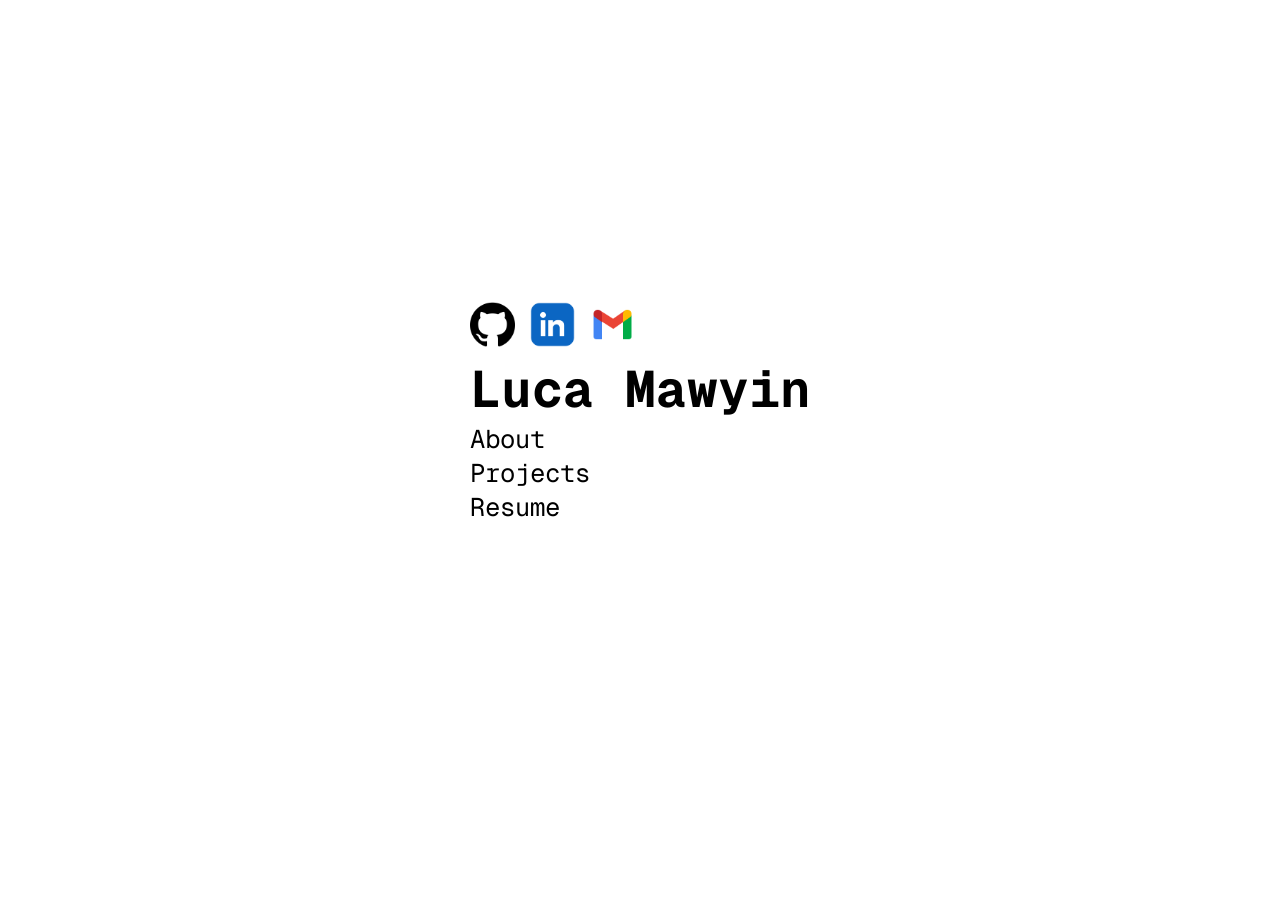
==== index.html @ 0da34ce2 "Started over and made website modern" ====
<!doctype html>

<html>

<head>
    <meta charset="utf-8">
    <title>Luca Mawyin</title>
    <link rel="stylesheet" href="css/global.css">
</head>
    
<body id="main">

    <div id="info">

        <footer id="main-foot" class="fade-in">
            <a href="https://github.com/LucaMawyin" target="_blank"><img src="images/github.png" alt="GitHub"></a>
            <a href="https://www.linkedin.com/in/lucamawyin/" target="_blank"><img src="images/linkedin.png" alt="LinkedIn"></a>
            <a href="mailto:lucamawyin@gmail.com"><img src="images/gmail.png" alt="Gmail"></a>
        </footer>

        <h1 class="fade-in" id="title">Luca Mawyin</h1>

        <nav id="main-nav">
            <a href="about.html" class="hidden-link">About</a>
            <a href="projects.html" class="hidden-link">Projects</a>
            <a href="resume.pdf" target="_blank" class="hidden-link">Resume</a>
        </nav>

        <script src="script.js"></script>
    </div>
    
    

</body>

</html>
---- css/global.css ----
@import url('https://fonts.googleapis.com/css2?family=Geist+Mono:wght@100..900&display=swap');

body{
    font-family: "Geist Mono", Helvetica, sans-serif;
}

body a{
    text-decoration: none;
}

#main{
    display: flex;
    flex-direction: column;
    justify-content: center;
    align-items: center;
    height: 90vh;
    font-size: clamp(1rem, 2vw, 2rem);
}

#title{
    margin-top: 1vh;
    margin-bottom: 0;
}

#main-nav{
    display: flex;
    flex-direction: column;
    width:max-content;
}

#main-nav a {
    color: black;
    opacity: 0;
    position: relative;
}

#main-nav a::after {
    content: "";
    position: absolute;
    left: 0;
    bottom: -1%;
    width: 100%;
    height: 5%;
    background-color: black;
    transform: scaleX(0);
    transform-origin: left;
    transition: transform 0.3s ease-in-out;
}

#main-nav a:hover::after {
    transform: scaleX(1);
}

.fade-in{
    animation: fadeIn 1s ease-in;
}

@keyframes fadeIn {
    0% {
        opacity: 0;
    }
    100% {
        opacity: 1;
    }
}

.hidden-link {
    opacity: 0;
    animation: moveUp 1.25s ease-in forwards 1.25s;
}

@keyframes moveUp {
    0% {
        transform: translateY(5vh);
        opacity: 0;
    }
    100% {
        transform: translateY(0);
        opacity: 1;
    }
}

#main-foot{
    opacity: 0;
    animation: fadeIn 1s ease-in forwards;
    animation-delay: 2s;
    height:5vh;
}

#main-foot img{
    height: 100%;
    object-fit: contain;
}
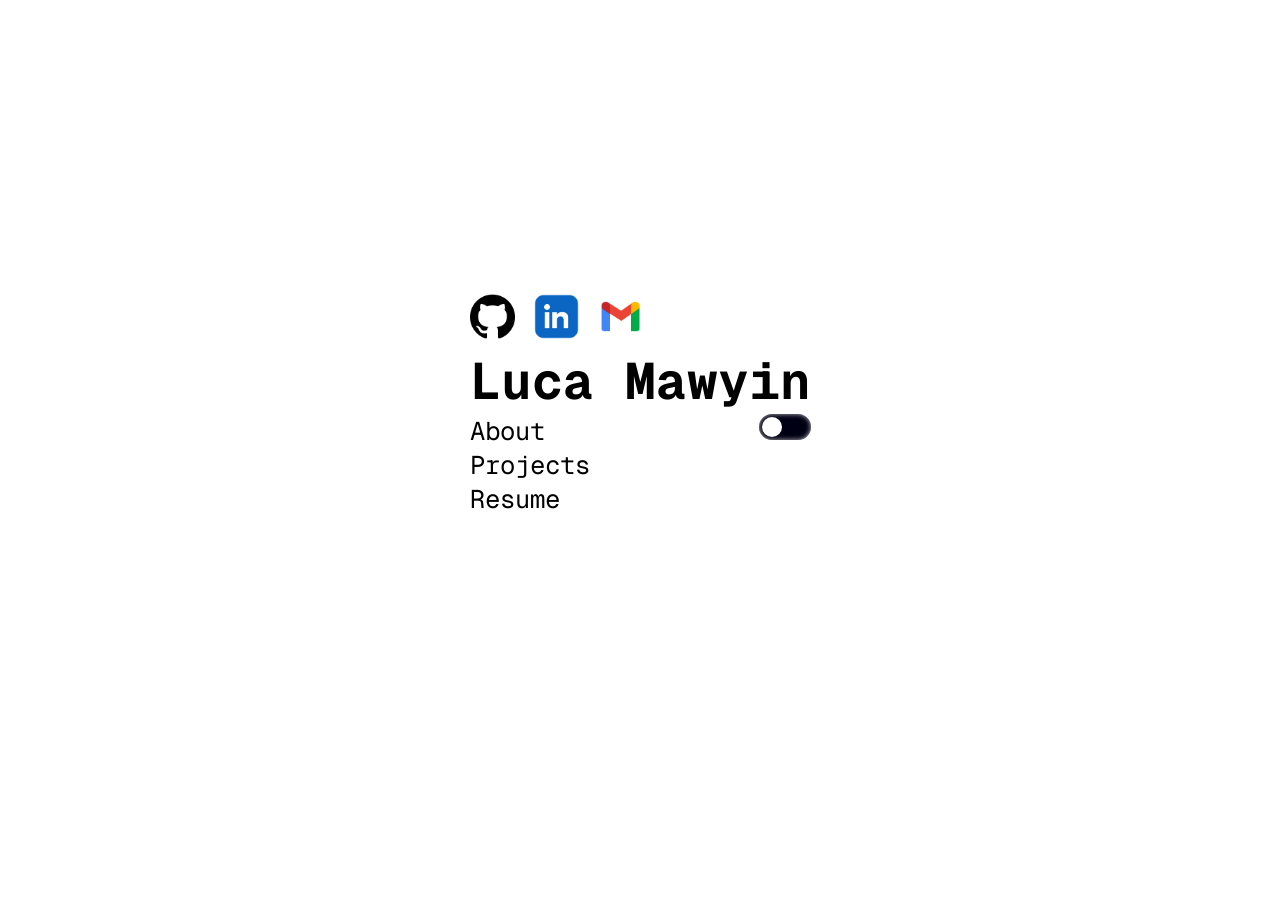
==== commit 1e33d469: "Added dark mode toggle" ====
--- a/index.html
+++ b/index.html
@@ -8,23 +8,31 @@
     <link rel="stylesheet" href="css/global.css">
 </head>
     
-<body id="main">
+<body id="main" class="light-mode">
 
     <div id="info">
 
         <footer id="main-foot" class="fade-in">
-            <a href="https://github.com/LucaMawyin" target="_blank"><img src="images/github.png" alt="GitHub"></a>
+            <a href="https://github.com/LucaMawyin" target="_blank"><img id="github-img" src="images/github-dark.png" alt="GitHub"></a>
             <a href="https://www.linkedin.com/in/lucamawyin/" target="_blank"><img src="images/linkedin.png" alt="LinkedIn"></a>
             <a href="mailto:lucamawyin@gmail.com"><img src="images/gmail.png" alt="Gmail"></a>
         </footer>
 
         <h1 class="fade-in" id="title">Luca Mawyin</h1>
 
-        <nav id="main-nav">
-            <a href="about.html" class="hidden-link">About</a>
-            <a href="projects.html" class="hidden-link">Projects</a>
-            <a href="resume.pdf" target="_blank" class="hidden-link">Resume</a>
-        </nav>
+        <div class="main-sub">
+            <nav id="main-nav">
+                <a href="about.html" class="hidden-link">About</a>
+                <a href="projects.html" class="hidden-link">Projects</a>
+                <a href="resume.pdf" class="hidden-link" target="_blank">Resume</a>
+            </nav>
+
+            <div class="switch-container" id="main-foot">
+                <input type="checkbox" id="check" class="toggle">
+                <label for="check"></label>
+            </div>
+
+        </div>
 
         <script src="script.js"></script>
     </div>
--- a/css/global.css
+++ b/css/global.css
@@ -1,8 +1,20 @@
 
 @import url('https://fonts.googleapis.com/css2?family=Geist+Mono:wght@100..900&display=swap');
+
+:root{
+    --transition-time: 0.3s;
+    --underline:black;
+}
 
 body{
     font-family: "Geist Mono", Helvetica, sans-serif;
+    height:100%;
+    margin:0;
+    padding:0;
+}
+
+html{
+    height:100%;
 }
 
 body a{
@@ -30,7 +42,6 @@
 }
 
 #main-nav a {
-    color: black;
     opacity: 0;
     position: relative;
 }
@@ -42,7 +53,7 @@
     bottom: -1%;
     width: 100%;
     height: 5%;
-    background-color: black;
+    background-color: var(--underline);
     transform: scaleX(0);
     transform-origin: left;
     transition: transform 0.3s ease-in-out;
@@ -84,8 +95,14 @@
 #main-foot{
     opacity: 0;
     animation: fadeIn 1s ease-in forwards;
-    animation-delay: 2s;
-    height:5vh;
+    animation-delay: 3s;
+    height:clamp(3vh, 5vw, 5vh);
+
+    position: relative;
+    display: flex;
+    justify-content: left;
+    flex-shrink: 0;
+    gap:1.5vw;
 }
 
 #main-foot img{
@@ -93,3 +110,120 @@
     object-fit: contain;
 }
 
+#github-img{
+    transition: opacity var(--transition-time) ease;
+}
+
+.content{
+    display: flex;
+    flex-direction: column;
+    justify-content: center;
+    align-items: center;
+    font-size: clamp(1rem, 2vw, 2rem);
+    height: 50vh;
+}
+
+.nav-bar{
+    max-width: fit-content;
+    display: flex;
+    flex-direction: column;
+}
+
+.nav-bar a{
+    text-decoration: none;
+    padding-top: 2vh;
+    padding-left: 2vw;
+    transition: ease-in 0.2s;
+}
+
+.nav-bar a:hover{
+    font-weight:600;
+    font-size:x-large;
+}
+
+.light-mode{
+    background-color: white;
+    color: black;
+    transition: ease var(--transition-time);
+}
+
+.light-mode a{
+    color: black;
+
+    transition: ease var(--transition-time);
+}
+
+.dark-mode{
+    background-color: black;
+    color: white;
+    --underline:white;
+
+    transition: ease var(--transition-time);
+}
+
+.dark-mode a{
+    color: white;
+
+    transition: ease var(--transition-time);
+}
+
+.main-sub{
+    display: flex;
+    justify-content: space-between;
+}
+
+input[type="checkbox"].toggle{
+    position: absolute;
+    opacity: 0;
+    left: -9000px;
+    top: -9000px;
+}
+
+input[type="checkbox"].toggle + label{
+    position: relative;
+    display: flex;
+    cursor: pointer;
+}
+
+input[type="checkbox"].toggle + label::before{
+    content: "";
+    width:2em;
+    height:1em;
+    background-color: rgb(0, 0, 20);
+    box-shadow: inset 0 0 5px rgba(255, 255, 255, 0.75);
+    border-radius: 1em;
+
+    transition: ease 0.2s;
+}
+
+input[type="checkbox"].toggle + label::after {
+    position: absolute;
+    top:0.1em;
+    left: 0.1em;
+    content: "";
+    width: 0.8em;
+    height: 0.8em;
+    align-items: center;
+    background: white;
+    border-radius: 1em;
+
+    transition: ease 0.2s;
+}
+
+input[type="checkbox"].toggle:checked + label::after {
+    transform: translateX(1em);
+    background-color: rgb(0, 0, 20);
+
+    transition: ease 0.2s;
+}
+
+input[type="checkbox"].toggle:checked + label::before{
+    background-color: white;
+    box-shadow: inset 0 0 5px rgba(0, 0, 0, 0.75);
+
+    transition: ease 0.2s;
+}
+
+.switch-container{
+    margin-left: auto;
+}
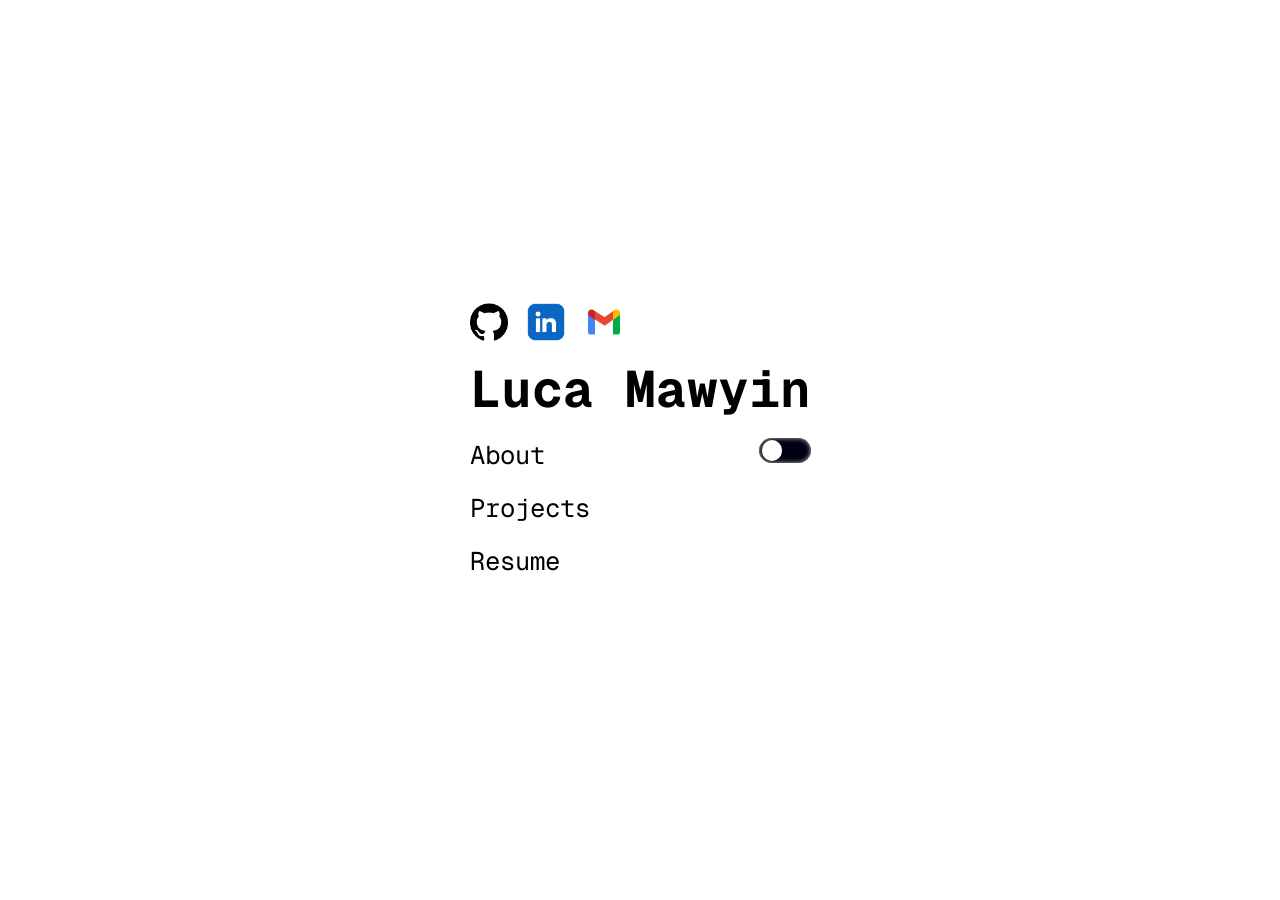
==== commit 4c9221bf: "Updated website" ====
--- a/index.html
+++ b/index.html
@@ -3,14 +3,14 @@
 <html>
 
 <head>
-    <meta charset="utf-8">
+    <meta charset="utf-8" name="viewport" content="width=device-width">
     <title>Luca Mawyin</title>
     <link rel="stylesheet" href="css/global.css">
 </head>
     
 <body id="main" class="light-mode">
 
-    <div id="info">
+    <div>
 
         <footer id="main-foot" class="fade-in">
             <a href="https://github.com/LucaMawyin" target="_blank"><img id="github-img" src="images/github-dark.png" alt="GitHub"></a>
@@ -27,7 +27,7 @@
                 <a href="resume.pdf" class="hidden-link" target="_blank">Resume</a>
             </nav>
 
-            <div class="switch-container" id="main-foot">
+            <div class="switch-container" id="theme-toggle">
                 <input type="checkbox" id="check" class="toggle">
                 <label for="check"></label>
             </div>
@@ -37,8 +37,6 @@
         <script src="script.js"></script>
     </div>
     
-    
-
 </body>
 
 </html>
--- a/css/global.css
+++ b/css/global.css
@@ -1,20 +1,27 @@
 
 @import url('https://fonts.googleapis.com/css2?family=Geist+Mono:wght@100..900&display=swap');
+@import url("tile.css");
+
 
 :root{
     --transition-time: 0.3s;
     --underline:black;
+    --shadow-color: 0;
+    --opposite-color: 255;
+}
+
+html,body{
+    position: absolute;
+    width: 100%;
+    height: 100%;
+    padding: 0;
+    margin: 0;
+    flex-shrink: 0;
 }
 
 body{
     font-family: "Geist Mono", Helvetica, sans-serif;
-    height:100%;
-    margin:0;
-    padding:0;
-}
-
-html{
-    height:100%;
+    user-select: none;
 }
 
 body a{
@@ -26,13 +33,13 @@
     flex-direction: column;
     justify-content: center;
     align-items: center;
-    height: 90vh;
     font-size: clamp(1rem, 2vw, 2rem);
 }
 
 #title{
-    margin-top: 1vh;
-    margin-bottom: 0;
+    margin-top: 0.3em;
+    margin-bottom: 0.3em;
+    cursor:default;
 }
 
 #main-nav{
@@ -70,15 +77,18 @@
 @keyframes fadeIn {
     0% {
         opacity: 0;
+        visibility: hidden;
     }
     100% {
         opacity: 1;
+        visibility: visible;
     }
 }
 
 .hidden-link {
     opacity: 0;
-    animation: moveUp 1.25s ease-in forwards 1.25s;
+    animation: moveUp 1s ease-in forwards 1s;
+    margin-bottom: 0.75em;
 }
 
 @keyframes moveUp {
@@ -92,11 +102,48 @@
     }
 }
 
+@keyframes moveDown{
+    0%{
+        transform: translateY(-5vh);
+        opacity: 0;
+    }
+    100%{
+        transform: translateY(0);
+        opacity: 1;
+    }
+}
+
+@keyframes moveUpClose{
+    0% {
+        transform: translateY(0);
+        opacity: 1;
+        visibility: visible !important;
+    }
+    100% {
+        transform: translateY(-10px);
+        opacity: 0;
+        visibility: hidden !important;
+    }
+}
+
+@keyframes inFromLeft {
+    0%{
+        transform: translateX(-7.5vw);
+        opacity: 0;
+    }
+    100%{
+        transform: translateX(0);
+        opacity: 1;
+    }
+}
+
 #main-foot{
+    visibility: hidden;
     opacity: 0;
     animation: fadeIn 1s ease-in forwards;
-    animation-delay: 3s;
-    height:clamp(3vh, 5vw, 5vh);
+    animation-delay: 2.5s;
+
+    height:1.5em;
 
     position: relative;
     display: flex;
@@ -105,65 +152,84 @@
     gap:1.5vw;
 }
 
+#theme-toggle{
+    animation: inFromLeft 1.25s ease-in forwards !important;
+}
+
 #main-foot img{
     height: 100%;
     object-fit: contain;
+    transition: ease var(--transition-time);
+}
+
+#main-foot img:hover{
+    transform: scale(1.15);
 }
 
 #github-img{
     transition: opacity var(--transition-time) ease;
 }
 
-.content{
-    display: flex;
-    flex-direction: column;
-    justify-content: center;
-    align-items: center;
-    font-size: clamp(1rem, 2vw, 2rem);
-    height: 50vh;
-}
-
 .nav-bar{
-    max-width: fit-content;
-    display: flex;
-    flex-direction: column;
+
+    overflow: hidden;
+    position: absolute;
+    display: flex;
+    align-items: center;
+
+    top: 1vh;
+    left: 1.5vw;
+}
+
+.nav-bar div{
+    display: flex;
+    align-items: center;
+
+    height: 2em;
+    padding: 0.25em;
 }
 
 .nav-bar a{
     text-decoration: none;
-    padding-top: 2vh;
-    padding-left: 2vw;
-    transition: ease-in 0.2s;
+    transition: ease-in 0.1s;
+    object-fit: contain;
 }
 
 .nav-bar a:hover{
     font-weight:600;
-    font-size:x-large;
+    font-size: 1.3em;
+}
+
+.nav-bar p:hover{
+    cursor: default;
 }
 
 .light-mode{
     background-color: white;
     color: black;
+    --underline:black;
+    --shadow-color: 0;
+    --opposite-color: 255;
     transition: ease var(--transition-time);
 }
 
 .light-mode a{
     color: black;
-
-    transition: ease var(--transition-time);
+    transition: ease var(--transition-time);
+
 }
 
 .dark-mode{
     background-color: black;
     color: white;
     --underline:white;
-
+    --shadow-color: 255;
+    --opposite-color: 0;
     transition: ease var(--transition-time);
 }
 
 .dark-mode a{
     color: white;
-
     transition: ease var(--transition-time);
 }
 
@@ -193,7 +259,7 @@
     box-shadow: inset 0 0 5px rgba(255, 255, 255, 0.75);
     border-radius: 1em;
 
-    transition: ease 0.2s;
+    transition: ease var(--transition-time);
 }
 
 input[type="checkbox"].toggle + label::after {
@@ -205,25 +271,309 @@
     height: 0.8em;
     align-items: center;
     background: white;
-    border-radius: 1em;
-
-    transition: ease 0.2s;
+    border-radius: 0.8em;
+
+    transition: ease var(--transition-time);
 }
 
 input[type="checkbox"].toggle:checked + label::after {
     transform: translateX(1em);
     background-color: rgb(0, 0, 20);
 
-    transition: ease 0.2s;
+    transition: ease var(--transition-time);
 }
 
 input[type="checkbox"].toggle:checked + label::before{
     background-color: white;
     box-shadow: inset 0 0 5px rgba(0, 0, 0, 0.75);
 
-    transition: ease 0.2s;
+    transition: ease var(--transition-time);
 }
 
 .switch-container{
     margin-left: auto;
 }
+
+#content-foot{
+    height:1.5em;
+
+    position: relative;
+    top:0;
+    left:0;
+    display: flex;
+    justify-content: left;
+    flex-shrink: 0;
+    gap:1.5vw;
+}
+
+#content-foot img{
+    height: 100%;
+    object-fit: contain;
+}
+
+.logos{
+    overflow: hidden;
+    position: absolute;
+    display: flex;
+    align-items: center;
+    justify-content: center;
+
+    flex-direction: column;
+    top:1%;
+    right:1%;
+}
+
+.logos img{
+    width:2em;
+    height: auto;
+    object-fit: contain;
+    padding: 0.5em;
+}
+
+.logos a:hover{
+    transform: scale(1.25);
+}
+
+.content{
+    position: relative;
+    display: flex;
+    margin-top: 10vh;
+    flex-direction: column;
+    justify-content: center;
+}
+
+.entry {
+    display: flex;
+    align-items: center;
+    margin-bottom: 2em;
+    flex-wrap: nowrap;
+    transition: ease var(--transition-time);
+    margin-left: 1vw;
+    margin-right: 1vw;
+}
+
+.entry:hover{
+    box-shadow: 0px 0px 10px 5px rgba(var(--shadow-color), var(--shadow-color), var(--shadow-color), 0.5);
+}
+
+.entry a{
+    display: flex;
+    align-items: center;
+    flex-wrap: wrap;
+
+    transition: ease var(--transition-time);
+    cursor: default;  
+}
+
+#date {
+    padding-left: 1%;
+    padding-right: 1%;
+    text-align: center;
+    flex-shrink: 0;
+}
+
+#text {
+    flex: 1;
+    word-wrap: break-word;
+    white-space: normal;
+    margin-left: 1em;
+    margin-right: 1em;
+}
+
+.page-title{
+    position: relative;
+    display: flex;
+    justify-content: center;
+    margin-top: 5vh;
+    font-size: 2vw;
+    height: fit-content;
+    cursor: default;
+}
+
+#back{
+    padding-top: 3em;
+    position: relative;
+    display: flex;
+    justify-content: center;
+    font-size: 1.2em;
+    font-weight: 600;
+
+    text-align: center;
+    padding-bottom: 1em;
+
+    height: 3vh;
+}
+
+#back a:hover{
+    font-weight: 750;
+    font-size: 1.3em;
+}
+
+.dropdown{
+    visibility: hidden;
+    position: absolute;
+    top: 1em;
+    left: 1em;
+}
+
+#dropdown-menu{
+    position: absolute;
+    visibility: hidden;
+    opacity: 0;
+
+    background-color: rgb(var(--shadow-color),var(--shadow-color),var(--shadow-color));
+
+    top: 2em;
+    left: 0;
+
+    min-width: 6em;
+    transition: visibility 0s linear var(--transition-time);
+
+    flex-direction: column;
+    align-items: flex-start;
+}
+
+#dropdown-menu a{
+    color: rgb(var(--opposite-color),var(--opposite-color),var(--opposite-color));
+    visibility: none;
+}
+
+.dropbtn {
+    opacity: 1;
+}
+
+.dropdown img{
+    max-width: 2em;
+    transition: ease var(--transition-time);
+}
+
+.dropdown:hover #dropdown-menu{
+    animation: moveDown var(--transition-time) ease-in-out forwards;
+    visibility: visible;
+    opacity: 1;
+    transition-delay: 0s;
+}
+
+.dropdown:not(:hover) #dropdown-menu {
+    animation: moveUpClose var(--transition-time) ease-in-out forwards !important;
+}
+
+.dropdown:not(:hover) .dropbtn {
+    animation: moveDown var(--transition-time) ease-in-out forwards !important;
+}
+
+.dropdown:hover .dropbtn{
+    visibility: hidden;
+    opacity: 0;
+}
+
+#dropdown-menu:hover{
+    visibility: visible;
+}
+
+.dropdown:hover #dropdown-menu a{
+    transition-delay: 0.25s;
+    visibility: visible;
+}
+
+.dropdown:hover #dropdown-menu a:hover{
+    transition-delay: 0s;
+}
+
+#about-me{
+    display: flex;
+    justify-content: center;
+    align-items: center;
+    padding-top: 3%;
+    padding-bottom: 3%;
+}
+
+#about-me img{
+    padding-left: 2%;
+    padding-right: 2%;
+    width: 10vw;
+}
+
+#self{
+    width:20vw !important;
+}
+
+#try-again{
+    padding-left: 1%;
+    padding-right: 1%;
+    color: rgb(var(--opposite-color),var(--opposite-color),var(--opposite-color));
+    background-color: red;
+    text-align: center;
+    transition: ease var(--transition-time);
+    width: 200px;
+    align-self: center;
+}
+
+#try-again:hover{
+    color: rgb(var(--shadow-color),var(--shadow-color),var(--shadow-color));
+    box-shadow: 0px 0px 10px 5px rgba(var(--shadow-color), var(--shadow-color), var(--shadow-color), 0.5);
+}
+
+@media (max-width: 768px){
+
+    .dropdown img{
+        max-width: 4vw;
+    }
+
+    .entry a{
+        flex-direction: column;
+        text-align: center;
+    }
+
+    #about-me{
+        flex-direction: column;
+        gap: 0;
+    }
+
+    #about-me img{
+        width: 15vw;
+        height: auto;
+    }
+    
+    #self{
+        width:30vw !important;
+    }
+}
+
+@media (max-width: 480px){
+
+    .nav-bar {
+        visibility: hidden;
+    }
+
+    .dropdown {
+        visibility: visible;
+    }
+
+    #main{
+        font-size: 4vw;
+    }
+
+    #dropdown-menu{
+        top: clamp(1.5em,2em,2em);
+    }
+
+    .page-title{
+        font-size: 3vw;
+    }
+
+    .dropdown img{
+        max-width: 9vw;
+    }
+}
+
+@media only screen and (max-width: 60em){
+
+    .nav-bar {
+        visibility: hidden;
+    }
+
+    .dropdown {
+        visibility: visible;
+    }
+}
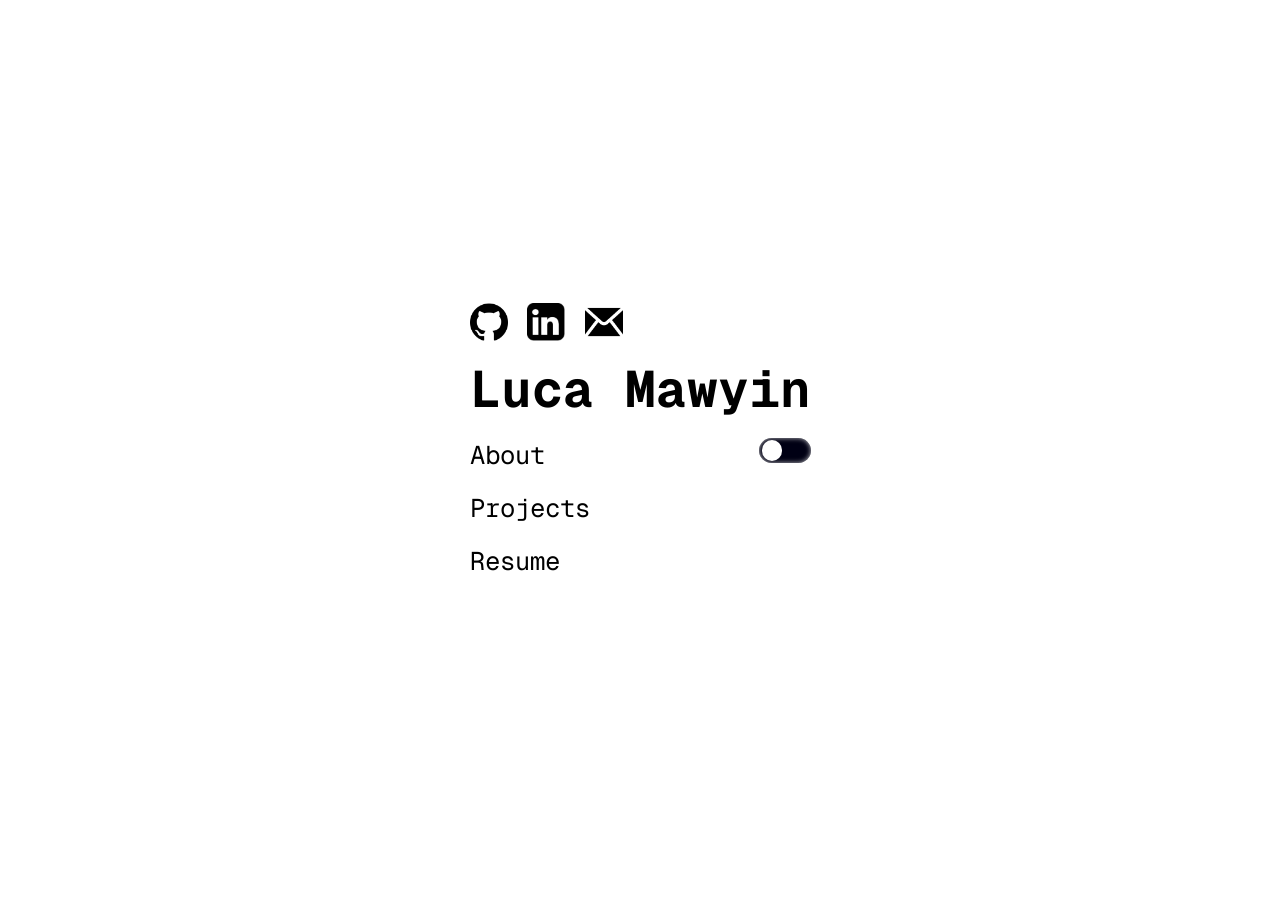
==== commit 0a754a43: "Made logos dark/light theme Co-authored-by: Copilot <copilot@github.com>" ====
--- a/index.html
+++ b/index.html
@@ -1,42 +1,44 @@
 <!doctype html>
 
 <html>
+  <head>
+    <meta charset="utf-8" name="viewport" content="width=device-width" />
+    <title>Luca Mawyin</title>
+    <link rel="stylesheet" href="css/global.css" />
+  </head>
 
-<head>
-    <meta charset="utf-8" name="viewport" content="width=device-width">
-    <title>Luca Mawyin</title>
-    <link rel="stylesheet" href="css/global.css">
-</head>
-    
-<body id="main" class="light-mode">
+  <body id="main" class="light-mode">
+    <div>
+      <footer id="main-foot" class="fade-in">
+        <a href="https://github.com/LucaMawyin" target="_blank"
+          ><img id="github-img" src="images/github-dark.png" alt="GitHub"
+        /></a>
+        <a href="https://www.linkedin.com/in/lucamawyin/" target="_blank"
+          ><img id="linkedin-img" src="images/linkedin.png" alt="LinkedIn"
+        /></a>
+        <a href="mailto:lucamawyin@gmail.com"
+          ><img id="mail-img" src="images/mail-dark.webp" alt="Gmail"
+        /></a>
+      </footer>
 
-    <div>
+      <h1 class="fade-in" id="title">Luca Mawyin</h1>
 
-        <footer id="main-foot" class="fade-in">
-            <a href="https://github.com/LucaMawyin" target="_blank"><img id="github-img" src="images/github-dark.png" alt="GitHub"></a>
-            <a href="https://www.linkedin.com/in/lucamawyin/" target="_blank"><img src="images/linkedin.png" alt="LinkedIn"></a>
-            <a href="mailto:lucamawyin@gmail.com"><img src="images/gmail.png" alt="Gmail"></a>
-        </footer>
+      <div class="main-sub">
+        <nav id="main-nav">
+          <a href="about.html" class="hidden-link">About</a>
+          <a href="projects.html" class="hidden-link">Projects</a>
+          <a href="resume/resume.pdf" class="hidden-link" target="_blank"
+            >Resume</a
+          >
+        </nav>
 
-        <h1 class="fade-in" id="title">Luca Mawyin</h1>
+        <div class="switch-container" id="theme-toggle">
+          <input type="checkbox" id="check" class="toggle" />
+          <label for="check"></label>
+        </div>
+      </div>
 
-        <div class="main-sub">
-            <nav id="main-nav">
-                <a href="about.html" class="hidden-link">About</a>
-                <a href="projects.html" class="hidden-link">Projects</a>
-                <a href="resume.pdf" class="hidden-link" target="_blank">Resume</a>
-            </nav>
-
-            <div class="switch-container" id="theme-toggle">
-                <input type="checkbox" id="check" class="toggle">
-                <label for="check"></label>
-            </div>
-
-        </div>
-
-        <script src="script.js"></script>
+      <script src="script.js"></script>
     </div>
-    
-</body>
-
-</html>+  </body>
+</html>
--- a/css/global.css
+++ b/css/global.css
@@ -8,6 +8,7 @@
     --underline:black;
     --shadow-color: 0;
     --opposite-color: 255;
+    width: 100%;
 }
 
 html,body{
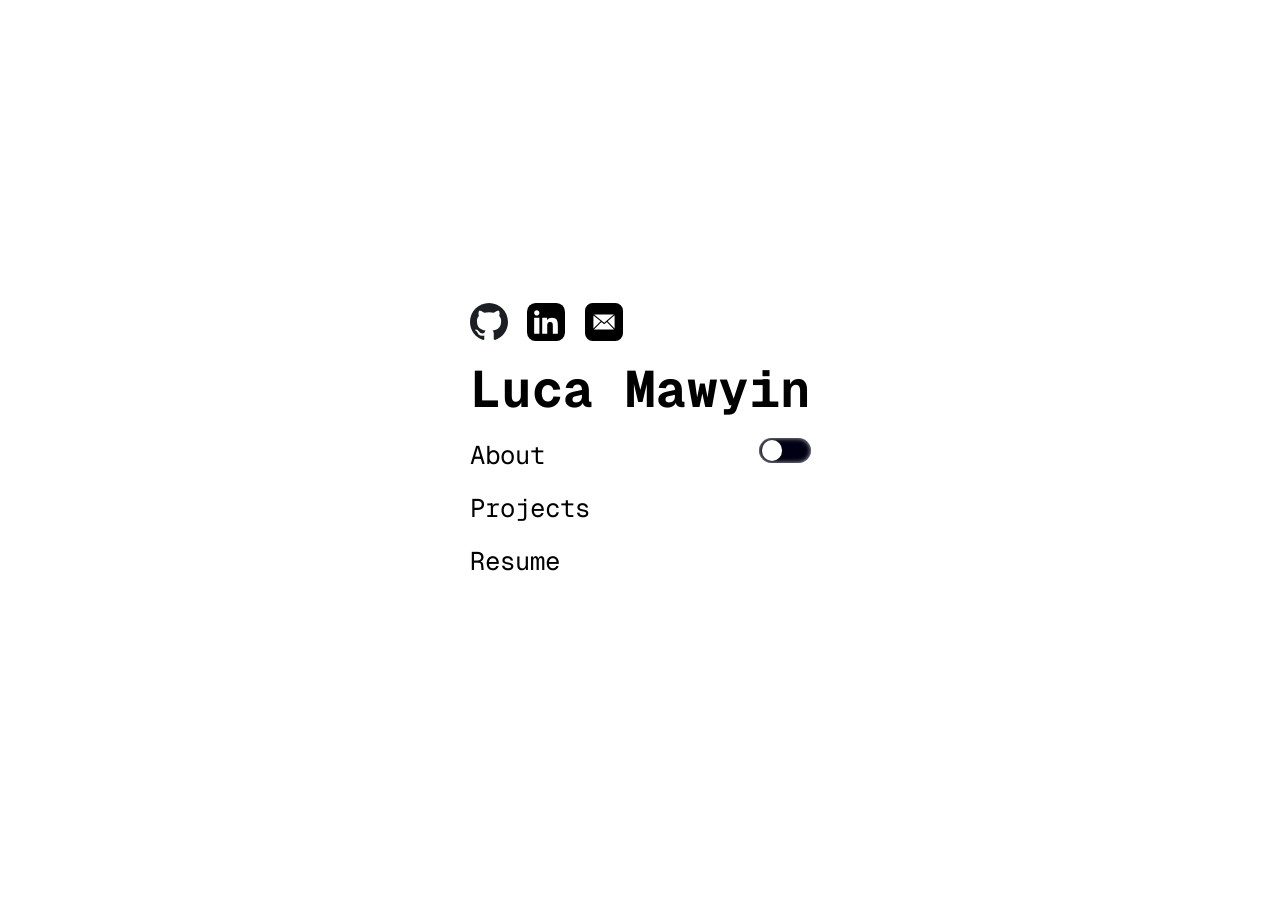
==== commit fe9f4970: "starting to work with svg files (going to add directly to html) Co-authored-by: Copilot <copilot@git" ====
--- a/index.html
+++ b/index.html
@@ -11,13 +11,13 @@
     <div>
       <footer id="main-foot" class="fade-in">
         <a href="https://github.com/LucaMawyin" target="_blank"
-          ><img id="github-img" src="images/github-dark.png" alt="GitHub"
+          ><img id="github-img" src="images/github-dark.svg" alt="GitHub"
         /></a>
         <a href="https://www.linkedin.com/in/lucamawyin/" target="_blank"
-          ><img id="linkedin-img" src="images/linkedin.png" alt="LinkedIn"
+          ><img id="linkedin-img" src="images/linkedin-dark.svg" alt="LinkedIn"
         /></a>
         <a href="mailto:lucamawyin@gmail.com"
-          ><img id="mail-img" src="images/mail-dark.webp" alt="Gmail"
+          ><img id="mail-img" src="images/mail-dark.svg" alt="Email"
         /></a>
       </footer>
 
--- a/css/global.css
+++ b/css/global.css
@@ -159,7 +159,8 @@
 
 #main-foot img{
     height: 100%;
-    object-fit: contain;
+    width: 1.5em;
+    object-fit: fill;
     transition: ease var(--transition-time);
 }
 
